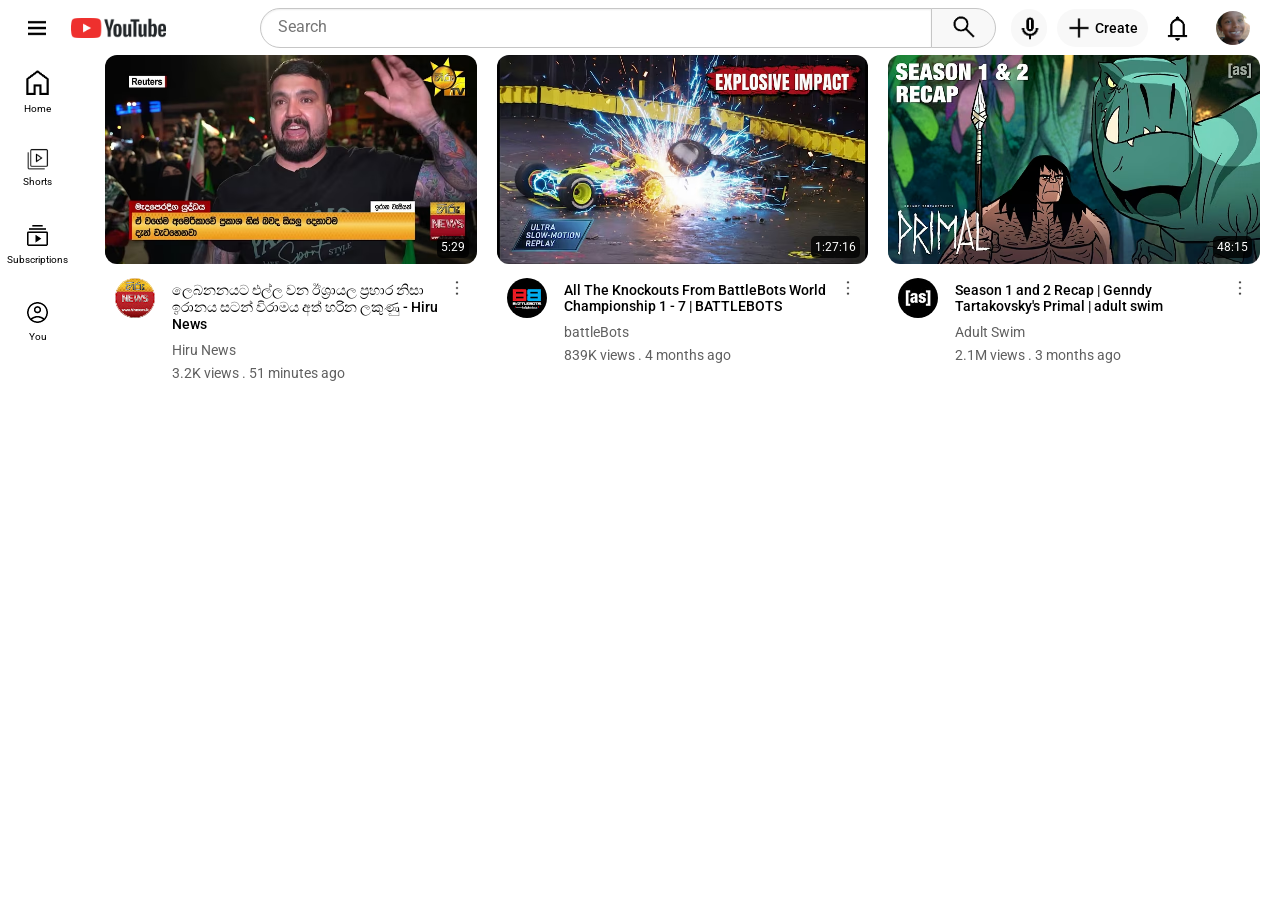
==== index.html @ 7e5527a7 "create body section" ====
<!DOCTYPE html>
<html lang="en">

<head>
    <meta charset="UTF-8">
    <meta name="viewport" content="width=device-width, initial-scale=1.0">
    <title>youTube Clone</title>
    <link rel="stylesheet" href="styles/video.css">
    <link rel="stylesheet" href="styles/sidebar.css">
    <link rel="stylesheet" href="styles/header.css">
    <link rel="stylesheet" href="styles/genaral.css">
    <link rel="preconnect" href="https://fonts.googleapis.com">
    <link rel="preconnect" href="https://fonts.gstatic.com" crossorigin>
    <link href="https://fonts.googleapis.com/css2?family=Roboto:ital,wght@0,100..900;1,100..900&display=swap"
        rel="stylesheet">
</head>

<body>
    <div class="header">
        <div class="left-section">
            <img class="menu-icon" src="icons/menu.png" alt="">
            <img class="youtube-logo" src="icons/youtube-logo.png" alt="YouTube Logo">
        </div>
        <div class="middle-section">
            <div class="search-container">
                <input class="search-bar" type="text" placeholder="Search">
                <button class="search-button">
                    <img class="search-icon" src="icons/search.png" alt="">
                </button>
            </div>
            <div class="voice-search">
                <img class="voice-icon" src="icons/mic.png" alt="">
            </div>
        </div>
        <div class="right-section">
            <button class="create-button">
                <img class="create-icon" src="icons/add.png" alt="">
                <p class="create-txt">Create</p>
            </button>
            <div class="notification">
                <img class="notification-icon" src="icons/notifications.png" alt="">
            </div>

            <img class="profile-pic" src="thumbnail/profile-pic.jpg" alt="">

        </div>
    </div>
    <div class="side-bar">
        <div class="sidebar-item">
            <img class="home-icon" src="icons/home.png" alt="">
            <p class="item-txt">Home</p>
        </div>
        <div class="sidebar-item">
            <img class="shorts-icon" src="icons/shorts.png" alt="">
            <p class="item-txt">Shorts</p>
        </div>
        <div class="sidebar-item">
            <img class="subscriptions-icon" src="icons/subscriptions.png" alt="">
            <p class="item-txt">Subscriptions</p>
        </div>
        <div class="sidebar-item">
            <img class="you-icon" src="icons/you.png" alt="">
            <p class="item-txt">You</p>
        </div>
    </div>
    <div class="main-content">

        <div class="video-card">
            <div class="thumbnail-container">
                <img class="thumbnail" src="thumbnail/t1.avif" alt="">
                <div class="duration">
                    <p class="duration-txt">5:29</p>
                </div>
            </div>
            <div class="video-details-container">
                <img class="chanel-logo" src="channel-img/t1.jpg" alt="">
                <div class="video-info">
                    <p class="video-title">ලෙබනනයට එල්ල වන ඊශ්‍රායල ප්‍රහාර නිසා ඉරානය සටන් විරාමය අත් හරින ලකුණු - Hiru News</p>
                    <p class="channel-name">Hiru News</p>
                    <p class="views-and-time">3.2K views . 51 minutes ago</p>
                </div>
                <img class="more-icon" src="icons/more.png" alt="">
            </div>
        </div>

       <div class="video-card">
            <div class="thumbnail-container">
                <img class="thumbnail" src="thumbnail/t2.avif" alt="">
                <div class="duration">
                    <p class="duration-txt">1:27:16</p>
                </div>
            </div>
            <div class="video-details-container">
                <img class="chanel-logo" src="channel-img/t2.jpg" alt="">
                <div class="video-info">
                    <p class="video-title">All The Knockouts From BattleBots World Championship 1 - 7 | BATTLEBOTS</p>
                    <p class="channel-name">battleBots</p>
                    <p class="views-and-time">839K views . 4 months ago</p>
                </div>
                <img class="more-icon" src="icons/more.png" alt="">
            </div>
        </div>

        <div class="video-card">
            <div class="thumbnail-container">
                <img class="thumbnail" src="thumbnail/t3.avif" alt="">
                <div class="duration">
                    <p class="duration-txt">48:15</p>
                </div>
            </div>
            <div class="video-details-container">
                <img class="chanel-logo" src="channel-img/t3.jpg" alt="">
                <div class="video-info">
                    <p class="video-title">Season 1 and 2 Recap | Genndy Tartakovsky's Primal | adult swim</p>
                    <p class="channel-name">Adult Swim</p>
                    <p class="views-and-time">2.1M views . 3 months ago</p>
                </div>
                <img class="more-icon" src="icons/more.png" alt="">
            </div>
        </div>
  
        
</body>

</html>
---- styles/video.css ----
.main-content {
  display: grid;
  grid-template-columns: repeat(auto-fit, minmax(260px, 1fr));
  gap: 20px;
  margin-left: 30px;
  margin-right: 20px;
}

.video-card {
  border-radius: 12px;
  display: flex;
  flex-direction: column;

}

.thumbnail-container {
  position: relative;
}

.thumbnail {
  width: 100%;
  border-radius: 12px;
  object-fit: cover;
}

.duration {
  height: 22px;
  border-radius: 5px;
  background-color: rgba(0, 0, 0, .8);
  position: absolute;
  bottom: 10px;
  right: 8px;
}

.duration-txt {
  color: white;
  font-size: 12px;
  padding: 2px 4px;
  font-family: Roboto, Arial;
  margin-top: 2px;
}

.video-details-container {
  display: flex;
  flex-direction: row;
  justify-content: space-between;
}

.chanel-logo {
  width: 40px;
  height: 40px;
  border-radius: 20px;
  margin-top: 10px;
  margin-left: 10px;
  object-fit: cover;
}

.video-info {
  display: flex;
  flex-direction: column;
  flex-grow: 1;
  margin-left: 17px;
  margin-right: 5px;
}
.more-icon{
  width: 28px;
  height: 20px;
  margin-top: 10px;
  margin-right: 10px;
}
.video-title{
  font-size: 14px;
  font-weight: 500;
  font-family: Roboto, Arial;
}
.channel-name{
  font-size: 14px;
  color: #606060;
  margin-top: -4px;
}
.views-and-time{
  font-size: 14px;
  color: #606060;
  margin-top: -7px;
}
---- styles/sidebar.css ----
.side-bar {
    position: fixed;
    top: 55px;
    left: 0;
    bottom: 0;
    width: 75px;
    display: flex;
    flex-direction: column;
    justify-content: flex-start;
    gap: 2px;

}

.sidebar-item {
    width: 100%;
    height: 64px;
    border-radius: 9px;
    display: flex;
    flex-direction: column;
    justify-content: center;
    align-items: center;
    padding-top: 8px;
    padding-bottom: 3px;
}
.item-txt {
    font-size: 10px;
    margin-top: 4px;
    font-family: Roboto, Arial;
}
.home-icon {
    width: 33px;
}
.shorts-icon{
    width: 25px;
}
.subscriptions-icon{
    margin-bottom: 2px;
    width: 25px;
}
.you-icon{
    margin-bottom: 2px;
    width: 25px;
}
---- styles/header.css ----
.header {
    display: flex;
    flex-direction: row;
    justify-content: space-between;
    position: fixed;
    top: 0;
    left: 0;
    right: 0;
    height: 55px;
    z-index: 1000;
    background-color: white;
}



.middle-section {
    display: flex;
    align-items: center;
    flex: 1;
}

.left-section {
    width: 260px;
    display: flex;
    align-items: center;
}
.right-section {
    display: flex;
    align-items: center;
    justify-content: space-between;
    flex-shrink: 0;
}
.youtube-logo {
    height: 20px;
    width: 95px;
}

.menu-icon {
    height: 28px;
    width: 24px;
    margin-left: 25px;
    margin-right: 22px;

}

.search-container {
    display: flex;
    width: 100%;
}

.search-bar {
    flex: 1;
    width: 0;
    border-radius: 40px 0 0 40px;
    border: 1px solid #c6c6c6;
    box-shadow: inset 0 1px 2px #eee;
}

.search-bar::placeholder {
    padding-left: 15px;
    font-family: Roboto, Arial;
    font-size: 16px;
}

.search-button {
    width: 65px;
    height: 40px;
    margin-left: -1px;
    border-radius: 0 40px 40px 0;
    border: 1px solid #c6c6c6;
    background-color: #f8f8f8;
}

.search-icon {
    width: 28px;
    margin-top: 1px;
}

.voice-icon {
    width: 28px;
    margin-top: 6px;
    margin-left: 5px;
}

.voice-search {
    width: 38px;
    height: 38px;
    border-radius: 20px;
    background-color: #f8f8f8;
    margin-left: 15px;
}

.create-button {
    height: 38px;
    padding-right: 10px;
    border-radius: 20px;
    border: none;
    background-color: #f8f8f8;
    margin-right: 10px;
    margin-left: 10px;
    display: flex;
    align-items: center;
}

.create-icon{
    width: 32px;
    display: inline-block;
}
.create-txt{
    font-family: Roboto,Arial;
    font-size: 14px;
    font-weight: 500;
}

.notification{
    width: 38px;
    height: 38px;
    border-radius: 20px;
    margin-right: 10px;
}
.notification-icon{
    width: 29px;
    margin-top:5px;
    margin-left: 5px;
}
.profile-pic{
    width: 34px;
    height: 34px;
    border-radius: 20px;
    object-fit: cover;
    object-position: 65% 20%;
    margin-right: 30px;
    margin-left: 10px;
}
---- styles/genaral.css ----
body{
    margin:0px;
    padding-left: 75px;
    padding-top: 55px;
}
p{
    font-family: Roboto, Arial;
}
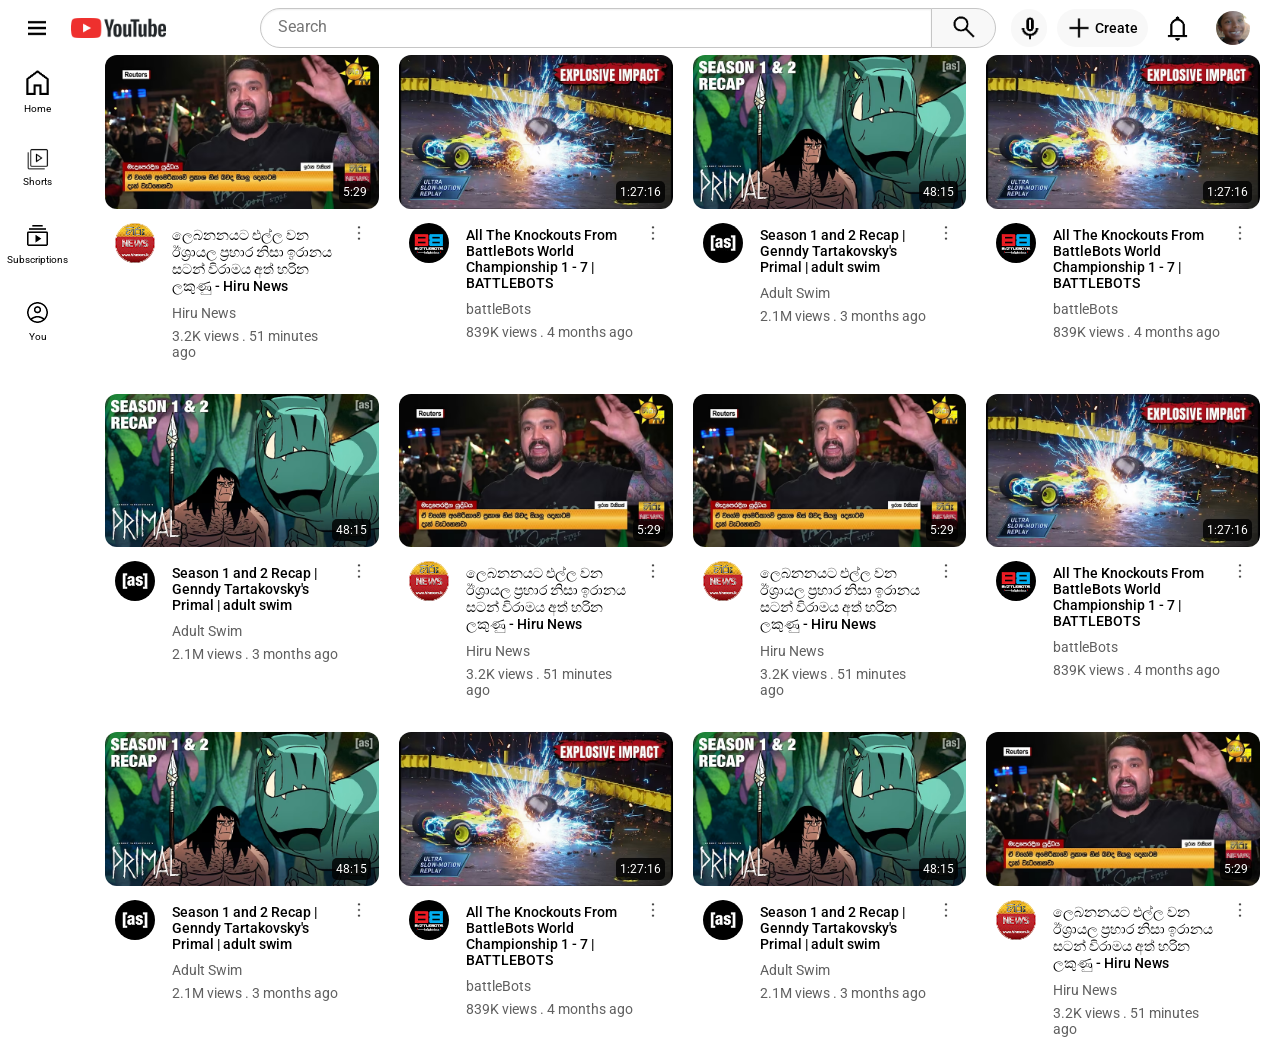
==== commit 6ca5533d: "update body-section" ====
--- a/index.html
+++ b/index.html
@@ -75,51 +75,216 @@
             <div class="video-details-container">
                 <img class="chanel-logo" src="channel-img/t1.jpg" alt="">
                 <div class="video-info">
-                    <p class="video-title">ලෙබනනයට එල්ල වන ඊශ්‍රායල ප්‍රහාර නිසා ඉරානය සටන් විරාමය අත් හරින ලකුණු - Hiru News</p>
-                    <p class="channel-name">Hiru News</p>
-                    <p class="views-and-time">3.2K views . 51 minutes ago</p>
-                </div>
-                <img class="more-icon" src="icons/more.png" alt="">
-            </div>
-        </div>
-
-       <div class="video-card">
-            <div class="thumbnail-container">
-                <img class="thumbnail" src="thumbnail/t2.avif" alt="">
-                <div class="duration">
-                    <p class="duration-txt">1:27:16</p>
-                </div>
-            </div>
-            <div class="video-details-container">
-                <img class="chanel-logo" src="channel-img/t2.jpg" alt="">
-                <div class="video-info">
-                    <p class="video-title">All The Knockouts From BattleBots World Championship 1 - 7 | BATTLEBOTS</p>
-                    <p class="channel-name">battleBots</p>
-                    <p class="views-and-time">839K views . 4 months ago</p>
-                </div>
-                <img class="more-icon" src="icons/more.png" alt="">
-            </div>
-        </div>
-
-        <div class="video-card">
-            <div class="thumbnail-container">
-                <img class="thumbnail" src="thumbnail/t3.avif" alt="">
-                <div class="duration">
-                    <p class="duration-txt">48:15</p>
-                </div>
-            </div>
-            <div class="video-details-container">
-                <img class="chanel-logo" src="channel-img/t3.jpg" alt="">
-                <div class="video-info">
-                    <p class="video-title">Season 1 and 2 Recap | Genndy Tartakovsky's Primal | adult swim</p>
-                    <p class="channel-name">Adult Swim</p>
-                    <p class="views-and-time">2.1M views . 3 months ago</p>
-                </div>
-                <img class="more-icon" src="icons/more.png" alt="">
-            </div>
-        </div>
-  
-        
+                    <p class="video-title">ලෙබනනයට එල්ල වන ඊශ්‍රායල ප්‍රහාර නිසා ඉරානය සටන් විරාමය අත් හරින ලකුණු - Hiru
+                        News</p>
+                    <p class="channel-name">Hiru News</p>
+                    <p class="views-and-time">3.2K views . 51 minutes ago</p>
+                </div>
+                <img class="more-icon" src="icons/more.png" alt="">
+            </div>
+        </div>
+
+        <div class="video-card">
+            <div class="thumbnail-container">
+                <img class="thumbnail" src="thumbnail/t2.avif" alt="">
+                <div class="duration">
+                    <p class="duration-txt">1:27:16</p>
+                </div>
+            </div>
+            <div class="video-details-container">
+                <img class="chanel-logo" src="channel-img/t2.jpg" alt="">
+                <div class="video-info">
+                    <p class="video-title">All The Knockouts From BattleBots World Championship 1 - 7 | BATTLEBOTS</p>
+                    <p class="channel-name">battleBots</p>
+                    <p class="views-and-time">839K views . 4 months ago</p>
+                </div>
+                <img class="more-icon" src="icons/more.png" alt="">
+            </div>
+        </div>
+
+        <div class="video-card">
+            <div class="thumbnail-container">
+                <img class="thumbnail" src="thumbnail/t3.avif" alt="">
+                <div class="duration">
+                    <p class="duration-txt">48:15</p>
+                </div>
+            </div>
+            <div class="video-details-container">
+                <img class="chanel-logo" src="channel-img/t3.jpg" alt="">
+                <div class="video-info">
+                    <p class="video-title">Season 1 and 2 Recap | Genndy Tartakovsky's Primal | adult swim</p>
+                    <p class="channel-name">Adult Swim</p>
+                    <p class="views-and-time">2.1M views . 3 months ago</p>
+                </div>
+                <img class="more-icon" src="icons/more.png" alt="">
+            </div>
+        </div>
+
+        <div class="video-card">
+            <div class="thumbnail-container">
+                <img class="thumbnail" src="thumbnail/t2.avif" alt="">
+                <div class="duration">
+                    <p class="duration-txt">1:27:16</p>
+                </div>
+            </div>
+            <div class="video-details-container">
+                <img class="chanel-logo" src="channel-img/t2.jpg" alt="">
+                <div class="video-info">
+                    <p class="video-title">All The Knockouts From BattleBots World Championship 1 - 7 | BATTLEBOTS</p>
+                    <p class="channel-name">battleBots</p>
+                    <p class="views-and-time">839K views . 4 months ago</p>
+                </div>
+                <img class="more-icon" src="icons/more.png" alt="">
+            </div>
+        </div>
+
+        <div class="video-card">
+            <div class="thumbnail-container">
+                <img class="thumbnail" src="thumbnail/t3.avif" alt="">
+                <div class="duration">
+                    <p class="duration-txt">48:15</p>
+                </div>
+            </div>
+            <div class="video-details-container">
+                <img class="chanel-logo" src="channel-img/t3.jpg" alt="">
+                <div class="video-info">
+                    <p class="video-title">Season 1 and 2 Recap | Genndy Tartakovsky's Primal | adult swim</p>
+                    <p class="channel-name">Adult Swim</p>
+                    <p class="views-and-time">2.1M views . 3 months ago</p>
+                </div>
+                <img class="more-icon" src="icons/more.png" alt="">
+            </div>
+        </div>
+
+        <div class="video-card">
+            <div class="thumbnail-container">
+                <img class="thumbnail" src="thumbnail/t1.avif" alt="">
+                <div class="duration">
+                    <p class="duration-txt">5:29</p>
+                </div>
+            </div>
+            <div class="video-details-container">
+                <img class="chanel-logo" src="channel-img/t1.jpg" alt="">
+                <div class="video-info">
+                    <p class="video-title">ලෙබනනයට එල්ල වන ඊශ්‍රායල ප්‍රහාර නිසා ඉරානය සටන් විරාමය අත් හරින ලකුණු - Hiru
+                        News</p>
+                    <p class="channel-name">Hiru News</p>
+                    <p class="views-and-time">3.2K views . 51 minutes ago</p>
+                </div>
+                <img class="more-icon" src="icons/more.png" alt="">
+            </div>
+        </div>
+
+        <div class="video-card">
+            <div class="thumbnail-container">
+                <img class="thumbnail" src="thumbnail/t1.avif" alt="">
+                <div class="duration">
+                    <p class="duration-txt">5:29</p>
+                </div>
+            </div>
+            <div class="video-details-container">
+                <img class="chanel-logo" src="channel-img/t1.jpg" alt="">
+                <div class="video-info">
+                    <p class="video-title">ලෙබනනයට එල්ල වන ඊශ්‍රායල ප්‍රහාර නිසා ඉරානය සටන් විරාමය අත් හරින ලකුණු - Hiru
+                        News</p>
+                    <p class="channel-name">Hiru News</p>
+                    <p class="views-and-time">3.2K views . 51 minutes ago</p>
+                </div>
+                <img class="more-icon" src="icons/more.png" alt="">
+            </div>
+        </div>
+
+        <div class="video-card">
+            <div class="thumbnail-container">
+                <img class="thumbnail" src="thumbnail/t2.avif" alt="">
+                <div class="duration">
+                    <p class="duration-txt">1:27:16</p>
+                </div>
+            </div>
+            <div class="video-details-container">
+                <img class="chanel-logo" src="channel-img/t2.jpg" alt="">
+                <div class="video-info">
+                    <p class="video-title">All The Knockouts From BattleBots World Championship 1 - 7 | BATTLEBOTS</p>
+                    <p class="channel-name">battleBots</p>
+                    <p class="views-and-time">839K views . 4 months ago</p>
+                </div>
+                <img class="more-icon" src="icons/more.png" alt="">
+            </div>
+        </div>
+
+        <div class="video-card">
+            <div class="thumbnail-container">
+                <img class="thumbnail" src="thumbnail/t3.avif" alt="">
+                <div class="duration">
+                    <p class="duration-txt">48:15</p>
+                </div>
+            </div>
+            <div class="video-details-container">
+                <img class="chanel-logo" src="channel-img/t3.jpg" alt="">
+                <div class="video-info">
+                    <p class="video-title">Season 1 and 2 Recap | Genndy Tartakovsky's Primal | adult swim</p>
+                    <p class="channel-name">Adult Swim</p>
+                    <p class="views-and-time">2.1M views . 3 months ago</p>
+                </div>
+                <img class="more-icon" src="icons/more.png" alt="">
+            </div>
+        </div>
+        <div class="video-card">
+            <div class="thumbnail-container">
+                <img class="thumbnail" src="thumbnail/t2.avif" alt="">
+                <div class="duration">
+                    <p class="duration-txt">1:27:16</p>
+                </div>
+            </div>
+            <div class="video-details-container">
+                <img class="chanel-logo" src="channel-img/t2.jpg" alt="">
+                <div class="video-info">
+                    <p class="video-title">All The Knockouts From BattleBots World Championship 1 - 7 | BATTLEBOTS</p>
+                    <p class="channel-name">battleBots</p>
+                    <p class="views-and-time">839K views . 4 months ago</p>
+                </div>
+                <img class="more-icon" src="icons/more.png" alt="">
+            </div>
+        </div>
+
+        <div class="video-card">
+            <div class="thumbnail-container">
+                <img class="thumbnail" src="thumbnail/t3.avif" alt="">
+                <div class="duration">
+                    <p class="duration-txt">48:15</p>
+                </div>
+            </div>
+            <div class="video-details-container">
+                <img class="chanel-logo" src="channel-img/t3.jpg" alt="">
+                <div class="video-info">
+                    <p class="video-title">Season 1 and 2 Recap | Genndy Tartakovsky's Primal | adult swim</p>
+                    <p class="channel-name">Adult Swim</p>
+                    <p class="views-and-time">2.1M views . 3 months ago</p>
+                </div>
+                <img class="more-icon" src="icons/more.png" alt="">
+            </div>
+        </div>
+
+        <div class="video-card">
+            <div class="thumbnail-container">
+                <img class="thumbnail" src="thumbnail/t1.avif" alt="">
+                <div class="duration">
+                    <p class="duration-txt">5:29</p>
+                </div>
+            </div>
+            <div class="video-details-container">
+                <img class="chanel-logo" src="channel-img/t1.jpg" alt="">
+                <div class="video-info">
+                    <p class="video-title">ලෙබනනයට එල්ල වන ඊශ්‍රායල ප්‍රහාර නිසා ඉරානය සටන් විරාමය අත් හරින ලකුණු - Hiru
+                        News</p>
+                    <p class="channel-name">Hiru News</p>
+                    <p class="views-and-time">3.2K views . 51 minutes ago</p>
+                </div>
+                <img class="more-icon" src="icons/more.png" alt="">
+            </div>
+        </div>
+
+
 </body>
 
 </html>
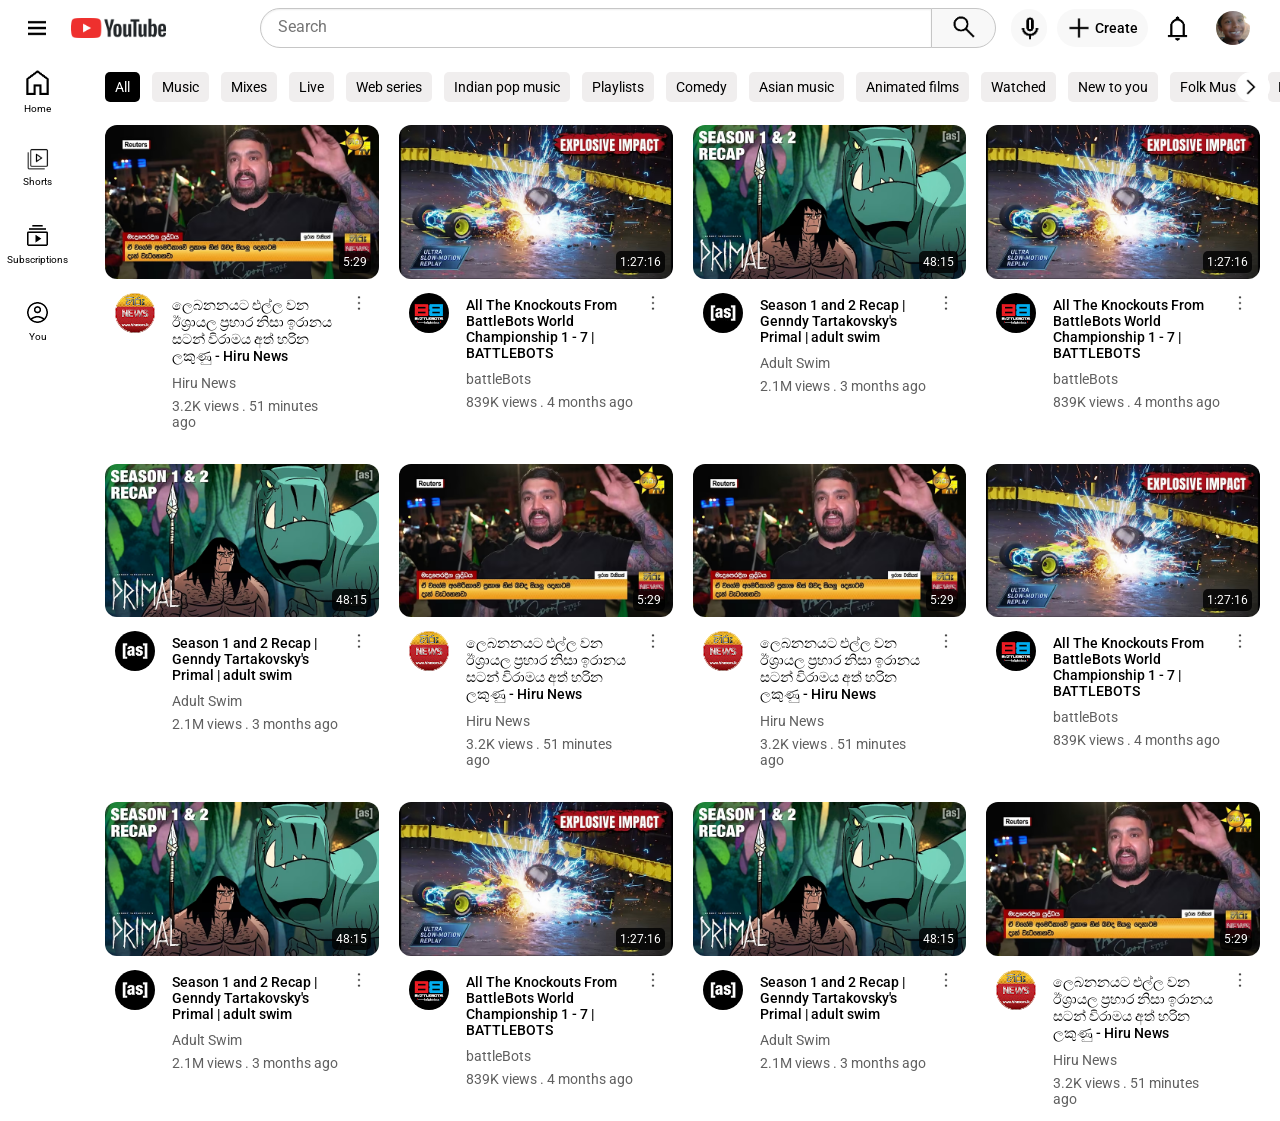
==== commit a9c63018: "add filter option" ====
--- a/index.html
+++ b/index.html
@@ -40,11 +40,10 @@
             <div class="notification">
                 <img class="notification-icon" src="icons/notifications.png" alt="">
             </div>
-
             <img class="profile-pic" src="thumbnail/profile-pic.jpg" alt="">
-
         </div>
     </div>
+
     <div class="side-bar">
         <div class="sidebar-item">
             <img class="home-icon" src="icons/home.png" alt="">
@@ -64,6 +63,56 @@
         </div>
     </div>
     <div class="main-content">
+        <div class="filter-section">
+            <div class="filter-item-selected">
+                <p class="filter-item-txt-selected">All</p>
+            </div>
+            <div class="filter-item">
+                <p class="filter-item-txt">Music</p>
+            </div>
+            <div class="filter-item">
+                <p class="filter-item-txt">Mixes</p>
+            </div>
+            <div class="filter-item">
+                <p class="filter-item-txt">Live</p>
+            </div>
+            <div class="filter-item">
+                <p class="filter-item-txt">Web series</p>
+            </div>
+            <div class="filter-item">
+                <p class="filter-item-txt">Indian pop music</p>
+            </div>
+            <div class="filter-item">
+                <p class="filter-item-txt">Playlists</p>
+            </div>
+            <div class="filter-item">
+                <p class="filter-item-txt">Comedy</p>
+            </div>
+            <div class="filter-item">
+                <p class="filter-item-txt">Asian music</p>
+            </div>
+            <div class="filter-item">
+                <p class="filter-item-txt">Animated films</p>
+            </div>
+            <div class="filter-item">
+                <p class="filter-item-txt">Watched</p>
+            </div>
+            <div class="filter-item">
+                <p class="filter-item-txt">New to you</p>
+            </div>
+            <div class="filter-item">
+                <p class="filter-item-txt">Folk Music</p>
+            </div>
+            <div class="filter-item">
+                <p class="filter-item-txt">Electric piano</p>
+            </div>
+            <div class="filter-item">
+                <p class="filter-item-txt">Dramedy</p>
+            </div>
+        </div>
+        <div class="more-filters">
+            <img class="more-filter-icon" src="icons/more-filter.png" alt="">
+        </div>
 
         <div class="video-card">
             <div class="thumbnail-container">
--- a/styles/video.css
+++ b/styles/video.css
@@ -4,6 +4,74 @@
   gap: 20px;
   margin-left: 30px;
   margin-right: 20px;
+}
+
+.filter-section {
+  position: fixed;
+  top: 55px;
+  display: flex;
+  flex-direction: row;
+  justify-content: center;
+  gap: 12px;
+  overflow: hidden;
+  flex-wrap: nowrap;
+  background-color: white;
+  padding-top: 17px;
+  padding-bottom: 12px;
+}
+
+
+.filter-item {
+  background-color: #f0eeee;
+  height: 30px;
+  border-radius: 5px;
+}
+
+.filter-item {
+  background-color: #f0eeee;
+  height: 30px;
+  border-radius: 5px;
+}
+
+.filter-item-selected {
+  background-color: #000000;
+  height: 30px;
+  border-radius: 5px;
+}
+
+.filter-item-txt-selected {
+  margin-top: 7px;
+  padding-left: 10px;
+  padding-right: 10px;
+  font-family: Roboto, Arial;
+  font-size: 14px;
+  color: rgb(255, 255, 255);
+  text-wrap: nowrap;
+}
+
+.filter-item-txt {
+  margin-top: 7px;
+  padding-left: 10px;
+  padding-right: 10px;
+  font-family: Roboto, Arial;
+  font-size: 14px;
+  color: rgb(0, 0, 0);
+  text-wrap: nowrap;
+}
+
+.more-filters{
+  position: fixed;
+  background-color: #ffffff;
+  height: 30px;
+  width: 34px;
+  border-radius: 20px;
+  top: 72px;
+  right:10px;
+}
+.more-filter-icon{
+  width: 18px;
+  margin-top: 6px;
+  margin-left: 6px;
 }
 
 .video-card {
@@ -62,23 +130,27 @@
   margin-left: 17px;
   margin-right: 5px;
 }
-.more-icon{
+
+.more-icon {
   width: 28px;
   height: 20px;
   margin-top: 10px;
   margin-right: 10px;
 }
-.video-title{
+
+.video-title {
   font-size: 14px;
   font-weight: 500;
   font-family: Roboto, Arial;
 }
-.channel-name{
+
+.channel-name {
   font-size: 14px;
   color: #606060;
   margin-top: -4px;
 }
-.views-and-time{
+
+.views-and-time {
   font-size: 14px;
   color: #606060;
   margin-top: -7px;
--- a/styles/genaral.css
+++ b/styles/genaral.css
@@ -1,7 +1,7 @@
 body{
     margin:0px;
     padding-left: 75px;
-    padding-top: 55px;
+    padding-top: 125px;
 }
 p{
     font-family: Roboto, Arial;
